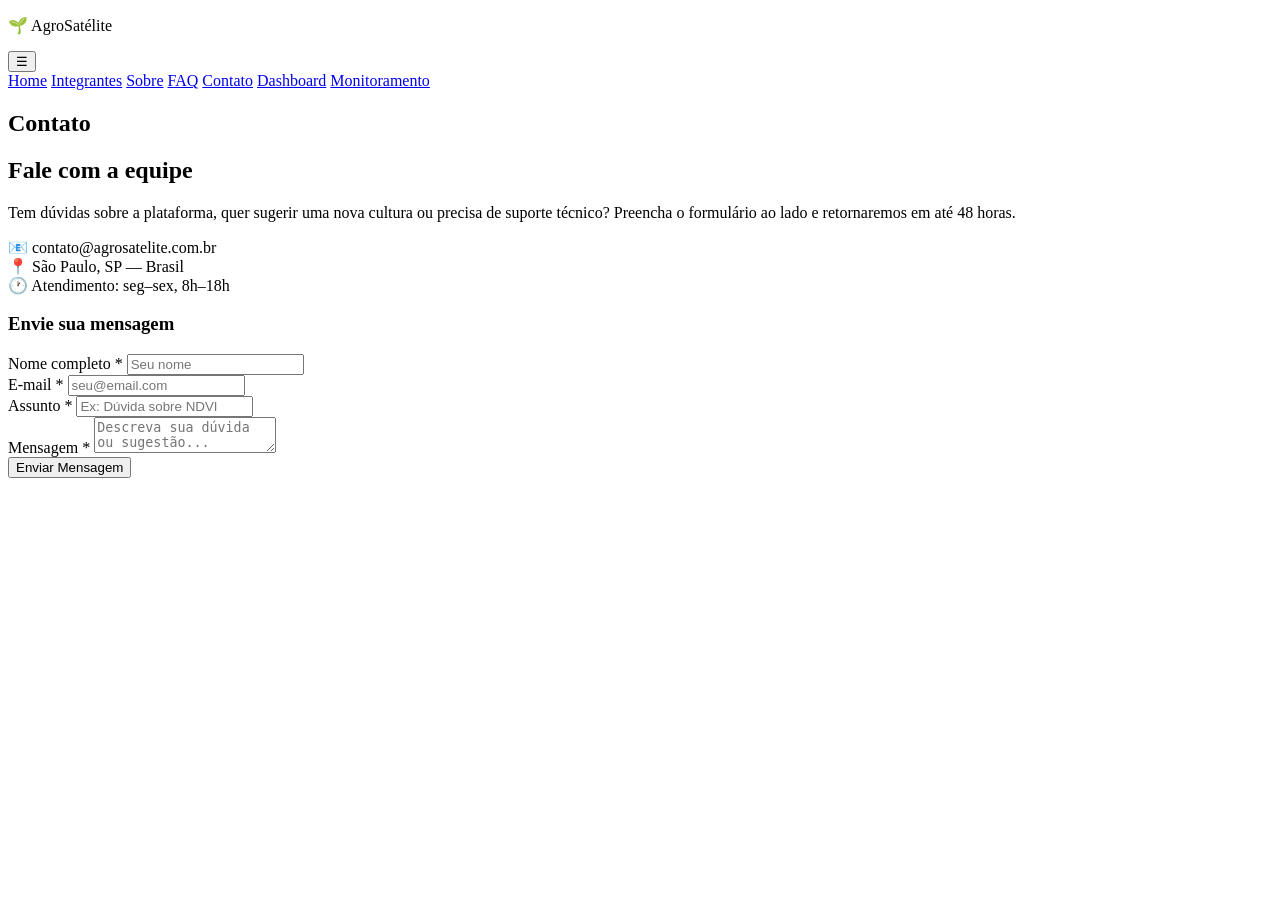
==== contato.html @ 8fc90890 "contato.html com modelo básico" ====
<!DOCTYPE html>
<html lang="pt-br">

<head>
    <meta charset="UTF-8">
    <meta name="viewport" content="width=device-width, initial-scale=1.0">
    <meta name="description" content="Entre em contato com a equipe do AgroSatélite.">
    <title>AgroSatélite — Contato</title>
    <link rel="stylesheet" href="assets/css/main.css">
    <script src="assets/js/main.js" defer></script>
</head>

<body>

    <!-- ==================== HEADER ==================== -->
    <header cnlass="header">
        <div class="container nav-container">
            <p class="logo-text">🌱 AgroSatélite</p>

            <button class="menu-toggle" id="menuToggle" aria-label="Abrir menu de navegação" aria-expanded="false">
                ☰
            </button>

            <nav class="nav" id="navMenu" aria-label="Menu principal">
                <a href="index.html" aria-label="Ir para a Página Inicial">Home</a>
                <a href="integrantes.html" aria-label="Ver Integrantes da equipe">Integrantes</a>
                <a href="sobre.html" aria-label="Saiba mais Sobre o projeto">Sobre</a>
                <a href="faq.html" aria-label="Perguntas Frequentes">FAQ</a>
                <a href="contato.html" aria-label="Entrar em Contato" aria-current="page">Contato</a>
                <a href="dashboard.html" aria-label="Acessar o Dashboard de consulta">Dashboard</a>
                <a href="monitoramento.html" aria-label="Ver Monitoramento Satelital">Monitoramento</a>
            </nav>
        </div>
    </header>

    <!-- ==================== CONTEÚDO PRINCIPAL ==================== -->
    <main>

        <section class="section container" aria-labelledby="contato-titulo">
            <h1 id="contato-titulo">Contato</h1>

            <div class="contato-wrapper mt-2">

                <!-- Informações de contato -->
                <div class="contato-info">
                    <h2>Fale com a equipe</h2>
                    <p>
                        Tem dúvidas sobre a plataforma, quer sugerir uma nova cultura ou precisa de suporte técnico?
                        Preencha o formulário ao lado e retornaremos em até 48 horas.
                    </p>

                    <div class="info-item">
                        <span aria-hidden="true">📧</span>
                        <span>contato@agrosatelite.com.br</span>
                    </div>
                    <div class="info-item">
                        <span aria-hidden="true">📍</span>
                        <span>São Paulo, SP — Brasil</span>
                    </div>
                    <div class="info-item">
                        <span aria-hidden="true">🕐</span>
                        <span>Atendimento: seg–sex, 8h–18h</span>
                    </div>
                </div>

                <!-- Formulário de contato -->
                <div class="contato-form">
                    <h3>Envie sua mensagem</h3>

                    <form id="contactForm" novalidate>

                        <div class="form-group">
                            <label for="nome">Nome completo *</label>
                            <input type="text" id="nome" name="nome" placeholder="Seu nome" required>
                            <span class="field-error" role="alert" aria-live="polite"></span>
                        </div>

                        <div class="form-group">
                            <label for="email">E-mail *</label>
                            <input type="email" id="email" name="email" placeholder="seu@email.com" required>
                            <span class="field-error" role="alert" aria-live="polite"></span>
                        </div>

                        <div class="form-group">
                            <label for="assunto">Assunto *</label>
                            <input type="text" id="assunto" name="assunto" placeholder="Ex: Dúvida sobre NDVI" required>
                            <span class="field-error" role="alert" aria-live="polite"></span>
                        </div>

                        <div class="form-group">
                            <label for="mensagem">Mensagem *</label>
                            <textarea id="mensagem" name="mensagem" placeholder="Descreva sua dúvida ou sugestão..." required></textarea>
                            <span class="field-error" role="alert" aria-live="polite"></span>
                        </div>

                        <button type="submit" class="btn" aria-label="Enviar mensagem de contato">
                            Enviar Mensagem
                        </button>

                        <div id="feedbackContato" role="alert" aria-live="polite"></div>

                    </form>
                </div>

            </div>
        </section>

    </main>

</html>
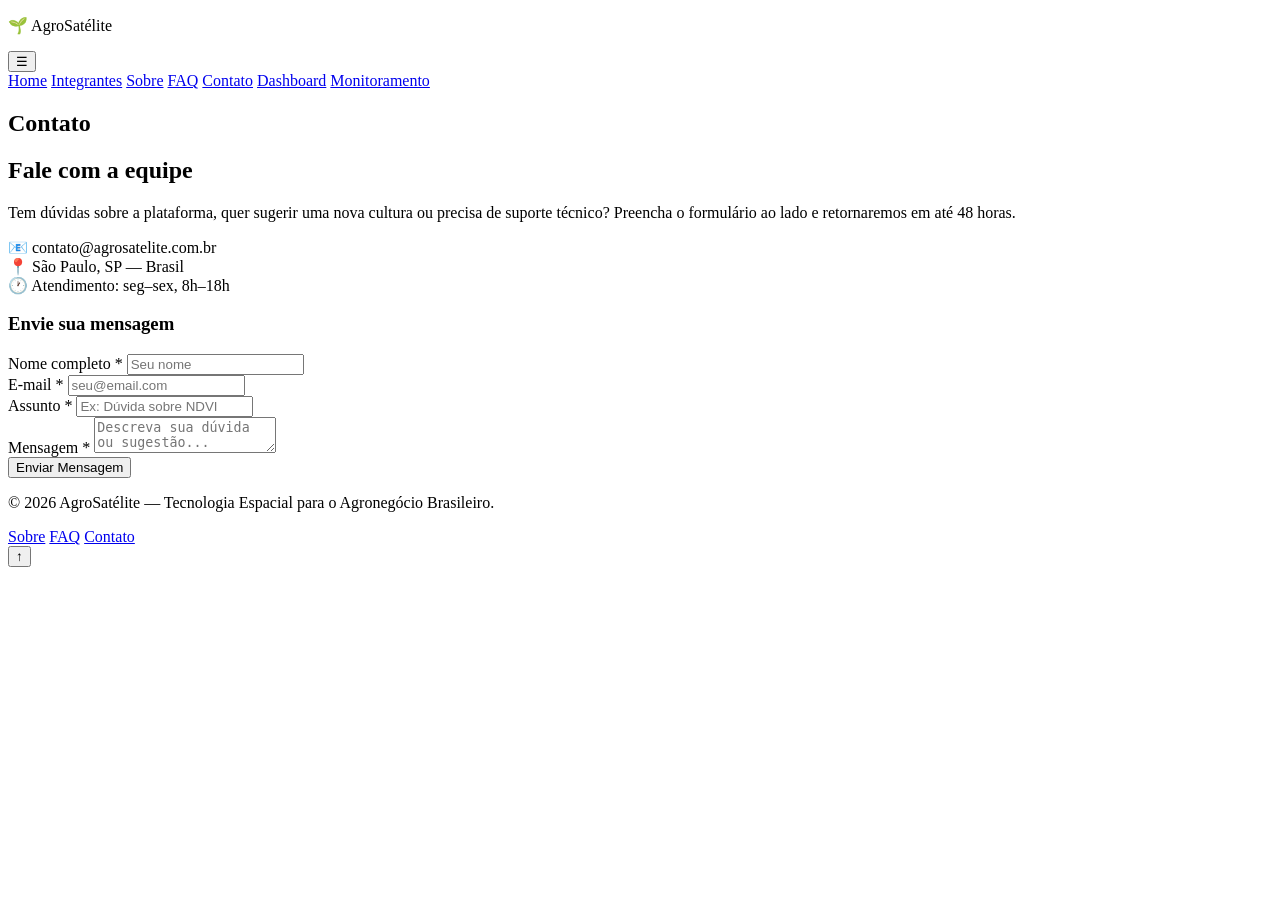
==== commit 3c9b3d9a: "fix: contato.html com arial label e footer" ====
--- a/contato.html
+++ b/contato.html
@@ -13,7 +13,7 @@
 <body>
 
     <!-- ==================== HEADER ==================== -->
-    <header cnlass="header">
+    <header class="header">
         <div class="container nav-container">
             <p class="logo-text">🌱 AgroSatélite</p>
 
@@ -107,4 +107,20 @@
 
     </main>
 
+    <!-- ==================== FOOTER ==================== -->
+    <footer class="footer">
+        <div class="container footer-inner">
+            <p>&copy; 2026 AgroSatélite — Tecnologia Espacial para o Agronegócio Brasileiro.</p>
+            <nav class="footer-links" aria-label="Links do rodapé">
+                <a href="sobre.html">Sobre</a>
+                <a href="faq.html">FAQ</a>
+                <a href="contato.html">Contato</a>
+            </nav>
+        </div>
+    </footer>
+
+    <button class="back-top" id="backToTop" aria-label="Voltar ao topo da página">↑</button>
+
+</body>
+
 </html>
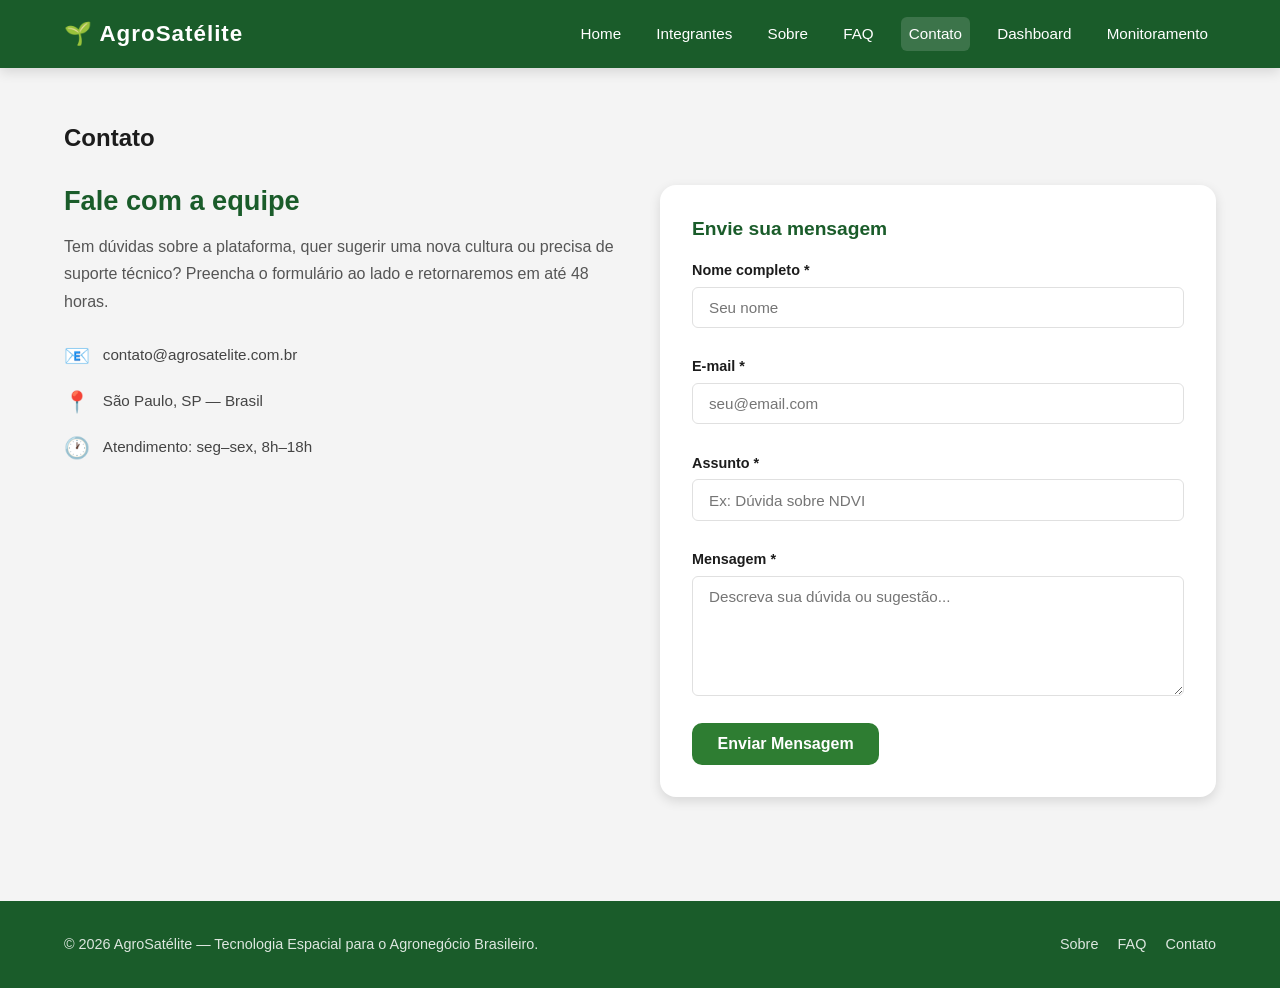
==== commit bb784978: "fix: contato, dash e faq.html remov inline" ====
--- a/contato.html
+++ b/contato.html
@@ -12,7 +12,6 @@
 
 <body>
 
-    <!-- ==================== HEADER ==================== -->
     <header class="header">
         <div class="container nav-container">
             <p class="logo-text">🌱 AgroSatélite</p>
@@ -33,7 +32,6 @@
         </div>
     </header>
 
-    <!-- ==================== CONTEÚDO PRINCIPAL ==================== -->
     <main>
 
         <section class="section container" aria-labelledby="contato-titulo">
@@ -41,7 +39,6 @@
 
             <div class="contato-wrapper mt-2">
 
-                <!-- Informações de contato -->
                 <div class="contato-info">
                     <h2>Fale com a equipe</h2>
                     <p>
@@ -63,7 +60,6 @@
                     </div>
                 </div>
 
-                <!-- Formulário de contato -->
                 <div class="contato-form">
                     <h3>Envie sua mensagem</h3>
 
@@ -107,7 +103,6 @@
 
     </main>
 
-    <!-- ==================== FOOTER ==================== -->
     <footer class="footer">
         <div class="container footer-inner">
             <p>&copy; 2026 AgroSatélite — Tecnologia Espacial para o Agronegócio Brasileiro.</p>
--- a/assets/css/main.css
+++ b/assets/css/main.css
@@ -0,0 +1,33 @@
+/* ============================================================
+   MAIN.CSS — AgroSatélite
+   Ponto de entrada único; importa todos os módulos CSS.
+   ATENÇÃO: todos os caminhos usam "css" (minúsculo) para
+   compatibilidade em servidores Linux/web (case-sensitive).
+   ============================================================ */
+
+@import url('./base/reset.css');
+@import url('./base/variables.css');
+@import url('./layout/header.css');
+@import url('./layout/footer.css');
+@import url('./components/buttons.css');
+@import url('./components/cards.css');
+@import url('./components/forms.css');
+@import url('./pages/home.css');
+@import url('./pages/sobre.css');
+@import url('./pages/faq.css');
+@import url('./pages/contato.css');
+@import url('./pages/integrantes.css');
+@import url('./pages/dashboard.css');
+@import url('./pages/monitoramento.css');
+
+/* ---- Body base ---- */
+body {
+    background-color: var(--gray-light);
+    min-height: 100vh;
+    display: flex;
+    flex-direction: column;
+}
+
+main {
+    flex: 1;
+}
